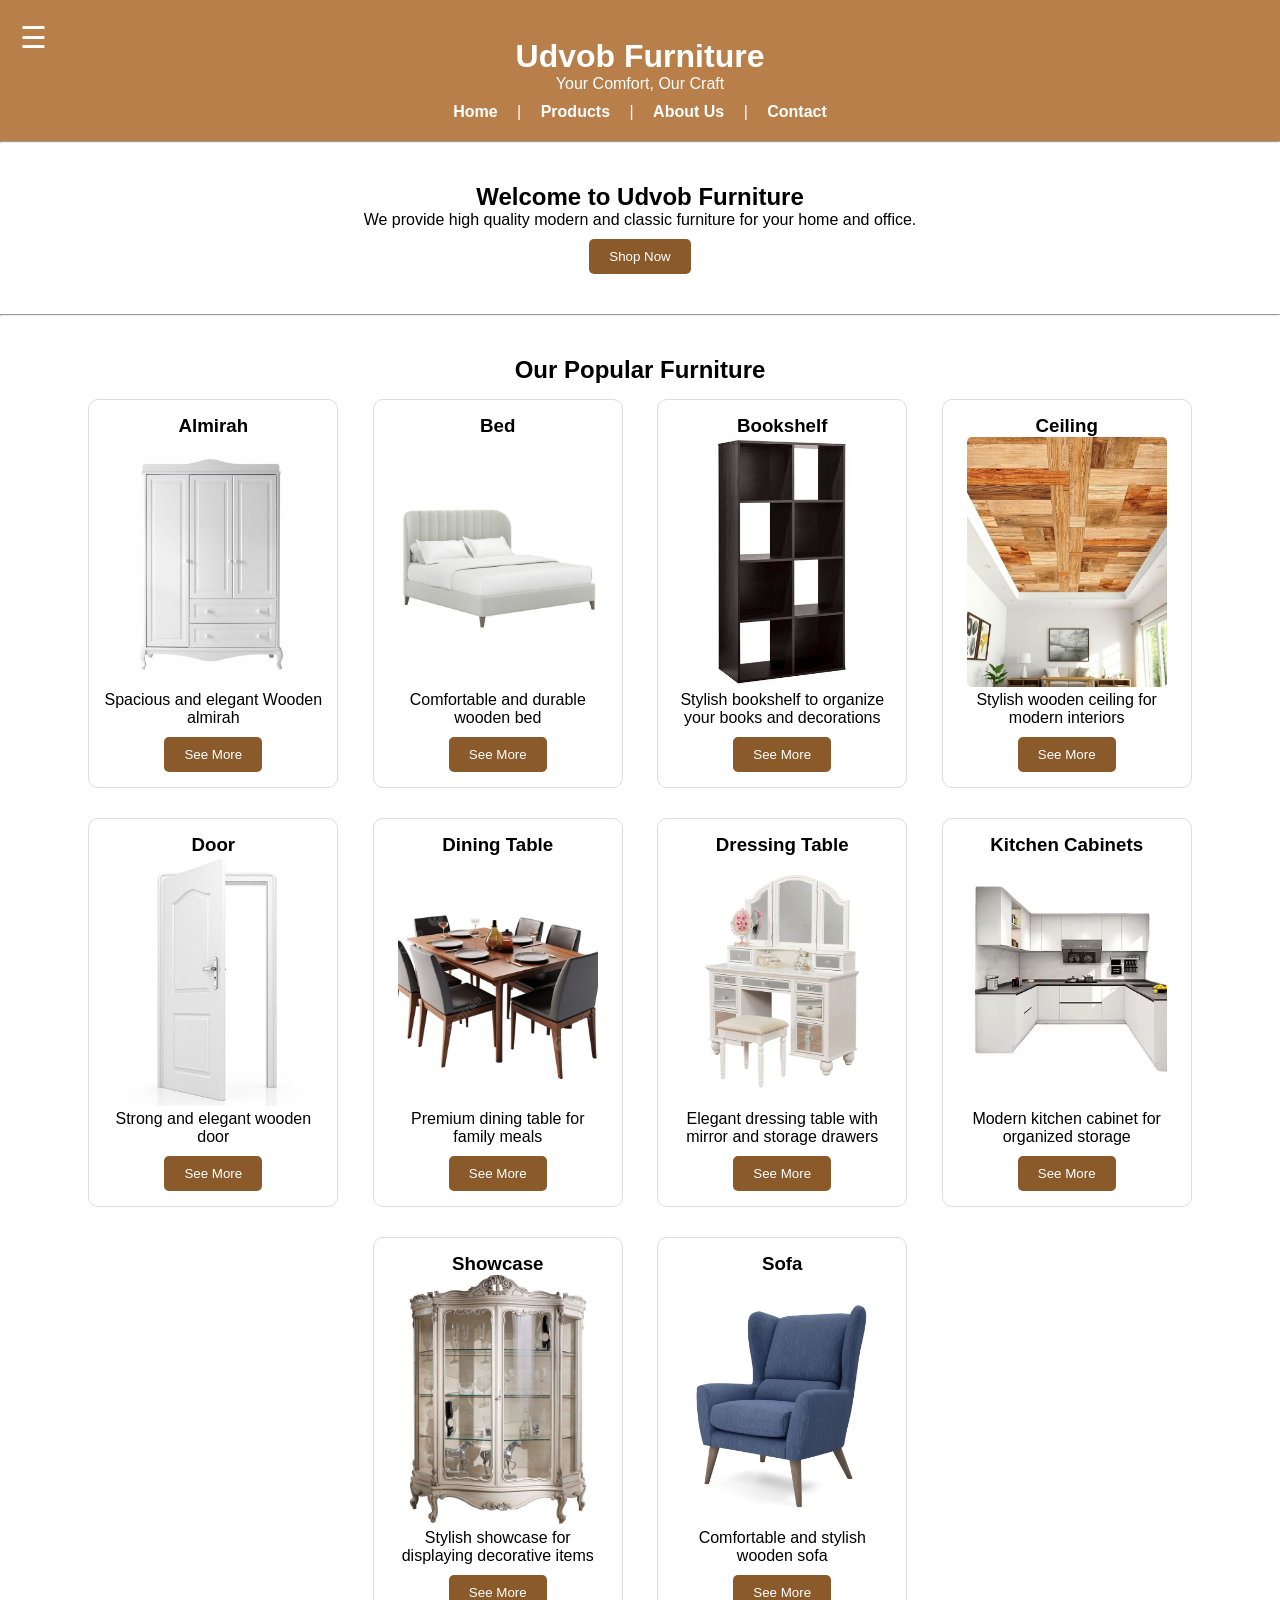
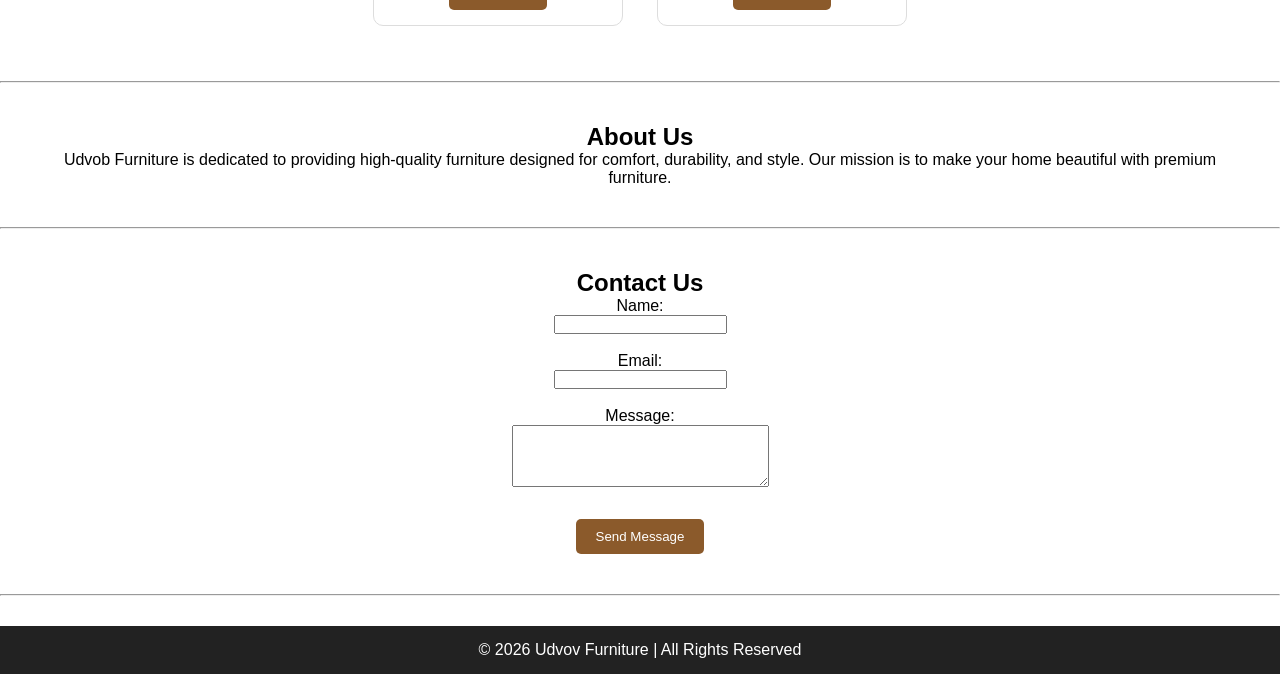
==== Index.html @ df23c0e9 "1st commit" ====
<!DOCTYPE html>
<html lang="en">
<head>
    <meta charset="UTF-8">
    <meta name="viewport" content="width=device-width, initial-scale=1.0">
    <link rel="icon" href="Pictures/logo.png" type="image/png">
    <title>Udvob Furniture</title>
    <link rel="stylesheet" href="style.css">
</head>

<body>

<!-- Header Section -->
<header>
    <div class="menu-container">
        <div class="menu-icon">☰</div>
        <div class="category-menu">
            <ul>
                <li>Almirah</li>
                <li>Bed</li>
                <li>Bookshelf</li>
                <li>Ceiling</li>
                <li>Door</li>
                <li>Dining Table</li>
                <li>Dressing Table</li>
                <li>Kitchen Cabinets</li>
                <li>Showcase</li>
                <li>Sofa</li>
            </ul>
        </div>
    </div>
    <h1>Udvob Furniture</h1>
    <p>Your Comfort, Our Craft</p>

    <nav>
        <a href="#">Home</a> |
        <a href="#">Products</a> |
        <a href="#">About Us</a> |
        <a href="#">Contact</a>
    </nav>
</header>

<hr>

<!-- Hero Section -->
<section>
    <h2>Welcome to Udvob Furniture</h2>
    <p>We provide high quality modern and classic furniture for your home and office.</p>
    <button id="shopBtn">Shop Now</button>
</section>

<hr>

<!-- Product Section -->
<section>
    <h2>Our Popular Furniture</h2>

    <div>
        <h3>Almirah</h3>
        <img src="Pictures/almirah.jpg" class="product-img">
        <p>Spacious and elegant Wooden almirah</p>
        <!--<p>Price: $320</p>-->
        <button class="buy-btn">See More</button>
    </div>

    <div>
        <h3>Bed</h3>
        <img src="Pictures/bed.jpg" class="product-img">
        <p>Comfortable and durable wooden bed</p>
        <!--<p>Price: $320</p>-->
        <button class="buy-btn">See More</button>
    </div>

    <div>
        <h3>Bookshelf</h3>
        <img src="Pictures/bookshelves.jpg" class="product-img">
        <p>Stylish bookshelf to organize your books and decorations</p>
        <!--<p>Price: $320</p>-->
        <button class="buy-btn">See More</button>
    </div>

    <div>
        <h3>Ceiling</h3>
        <img src="Pictures/ceiling.jpg" class="product-img">
        <p>Stylish wooden ceiling for modern interiors</p>
        <!-- <p>Price: $250</p> -->
        <button class="buy-btn">See More</button>
    </div>

    <div>
        <h3>Door</h3>
        <img src="Pictures/door.jpg" class="product-img">
        <p>Strong and elegant wooden door</p>
        <!-- <p>Price: $250</p> -->
        <button class="buy-btn">See More</button>
    </div>

    <div>
        <h3>Dining Table</h3>
        <img src="Pictures/table.jpg" class="product-img">
        <p>Premium dining table for family meals</p>
        <!--<p>Price: $180</p>-->
        <button class="buy-btn">See More</button>
    </div>

    <div>
        <h3>Dressing Table</h3>
        <img src="Pictures/dressing.jpg" class="product-img">
        <p>Elegant dressing table with mirror and storage drawers</p>
        <!--<p>Price: $320</p>-->
        <button class="buy-btn">See More</button>
    </div>

    <div>
        <h3>Kitchen Cabinets</h3>
        <img src="Pictures/kitchen.jpg" class="product-img">
        <p>Modern kitchen cabinet for organized storage</p>
        <!-- <p>Price: $250</p> -->
        <button class="buy-btn">See More</button>
    </div>

    <div>
        <h3>Showcase</h3>
        <img src="Pictures/showcase.jpg" class="product-img">
        <p>Stylish showcase for displaying decorative items</p>
        <!-- <p>Price: $250</p> -->
        <button class="buy-btn">See More</button>
    </div>

    <div>
        <h3>Sofa</h3>
        <img src="Pictures/sofa.jpg" class="product-img">
        <p>Comfortable and stylish wooden sofa</p>
        <!-- <p>Price: $250</p> -->
        <button class="buy-btn">See More</button>
    </div>

</section>

<hr>

<!-- About Section -->
<section>
    <h2>About Us</h2>
    <p>
        Udvob Furniture is dedicated to providing high-quality furniture
        designed for comfort, durability, and style. Our mission is to make
        your home beautiful with premium furniture.
    </p>
</section>

<hr>

<!-- Contact Section -->
<section>
    <h2>Contact Us</h2>

    <form>
        <label>Name:</label><br>
        <input type="text"><br><br>

        <label>Email:</label><br>
        <input type="email"><br><br>

        <label>Message:</label><br>
        <textarea rows="4" cols="30"></textarea><br><br>

        <button type="submit">Send Message</button>
    </form>

</section>

<hr>

<!-- Footer -->
<footer>
    <p>© 2026 Udvov Furniture | All Rights Reserved</p>
</footer>


<script src="script.js"></script>

</body>
</html>
---- style.css ----
/* Reset default margin */
*{
    margin:0;
    padding:0;
    box-sizing:border-box;
    font-family: Arial, sans-serif;
}

/* Header */
header{
    background:#b87f4b;
    color:white;
    text-align:center;
    padding:20px;
}

/* Menu Icon */
.menu-container {
    display: inline-block;
    cursor: pointer;
    margin-left: 20px;
    top: 20px;
}

.menu-icon{
    font-size:30px;
    cursor:pointer;
    position:absolute;
    left:20px;
    top:20px;
}

/* Category Menu */
.category-menu{
    display: none;
    background:#e1a266;
    width:170px;
    padding:15px;
    position:absolute;
    top:60px;
    left:20px;
    border-radius:5px;
    text-align: left;
    color: black;
}

.category-menu ul{
    list-style:none;
}

.category-menu li{
    padding:8px;
    border-bottom:1px solid #ddd;
    cursor:pointer;
}

.category-menu li:hover{
    color:white;
    font-weight: bold;
    transition: 0.2s;
}

.menu-container:hover .category-menu {
    display: block;
}

/* Hide Menu */
.hide{
    display:none;
}

nav{
    margin-top:10px;
}

nav a{
    color:white;
    text-decoration:none;
    margin:15px;
    font-weight:bold;
}

nav a:hover{
    color:yellow;
}

/* Hero Section */
section{
    padding:40px;
    text-align:center;
}

button{
    background:#8B5A2B;
    color:white;
    border:none;
    padding:10px 20px;
    margin-top:10px;
    cursor:pointer;
    border-radius:5px;
}

button:hover{
    background:#ca8a46;
    color:white;
}

/* Product Section */
section div{
    display:inline-block;
    width:250px;
    /*width:350px;*/
    border:1px solid #ddd;
    padding:15px;
    margin:15px;
    border-radius:10px;
}

section img{
    width:100%;
    border-radius:5px;
}

.product-img{
    width: 200px;
    height: 250px;
    object-fit: cover;
}

/* Footer */
footer{
    background:#222;
    color:white;
    text-align:center;
    padding:15px;
    margin-top:30px;
}
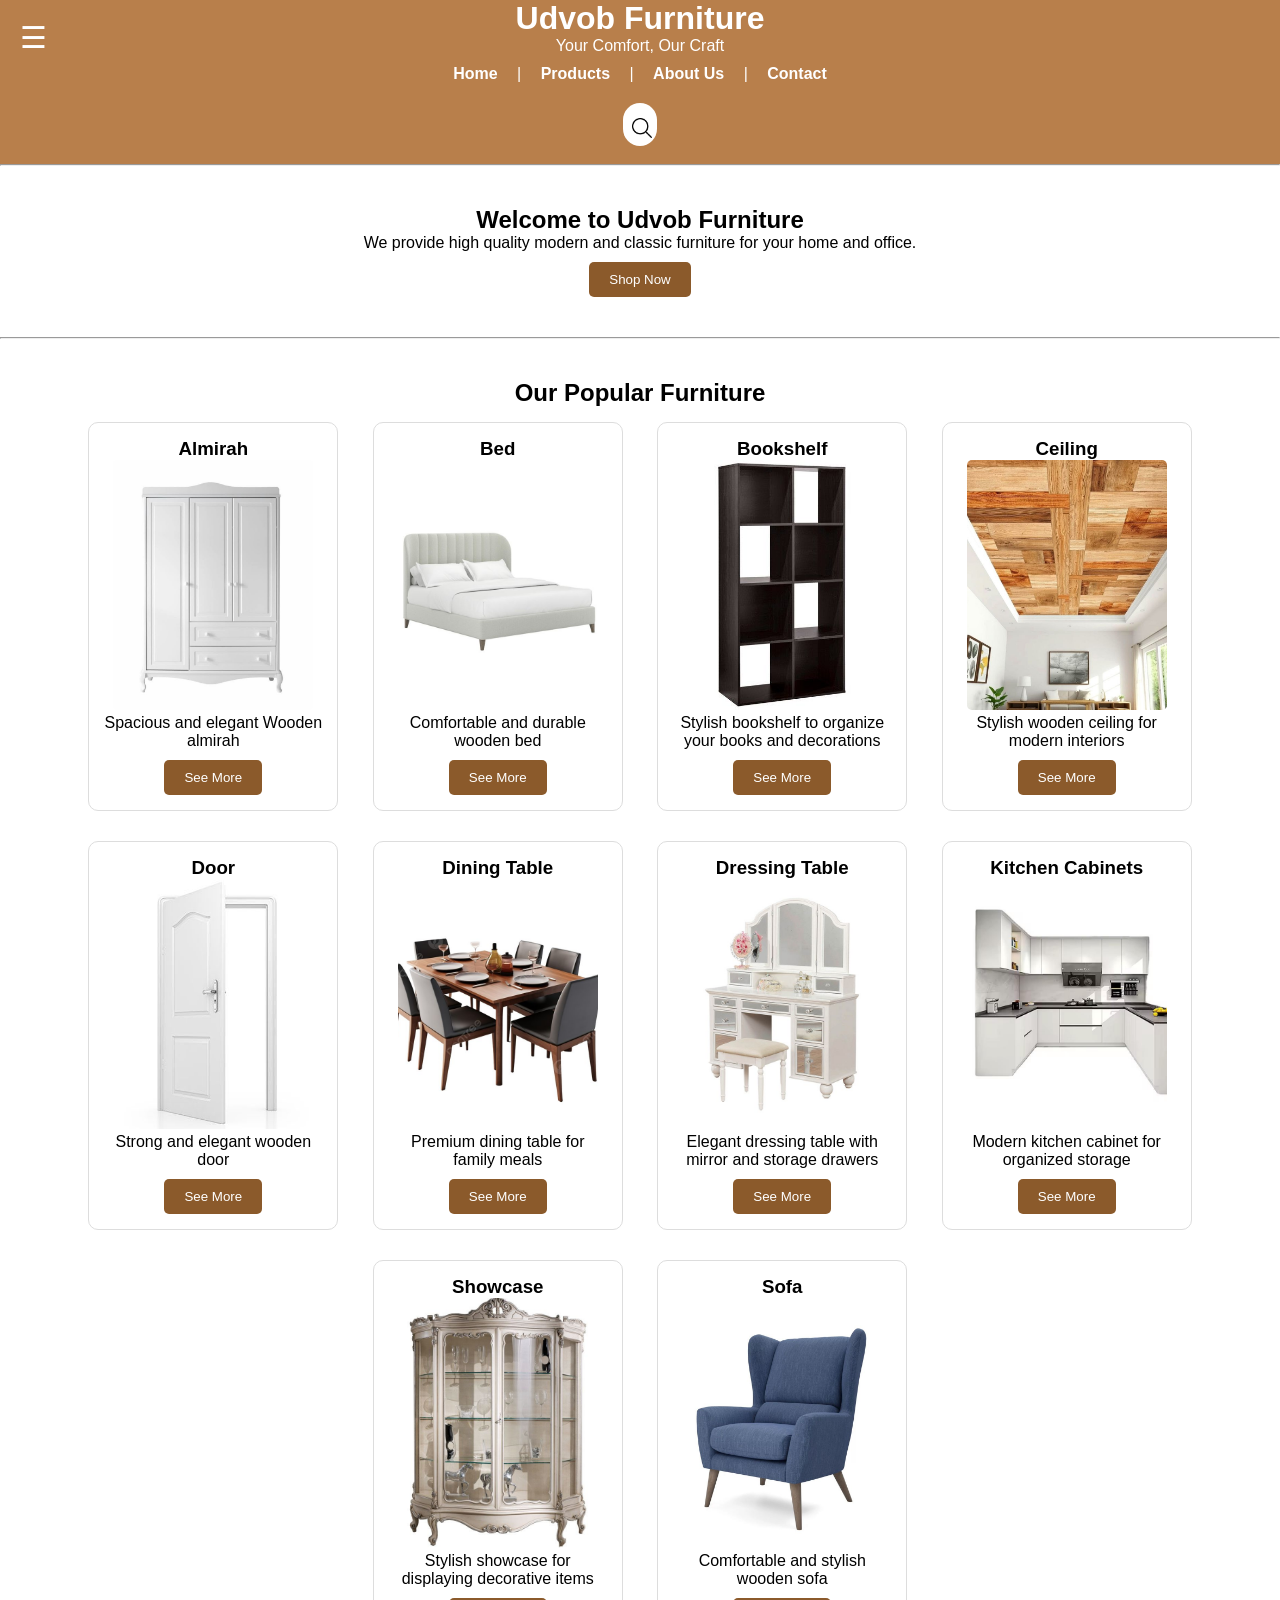
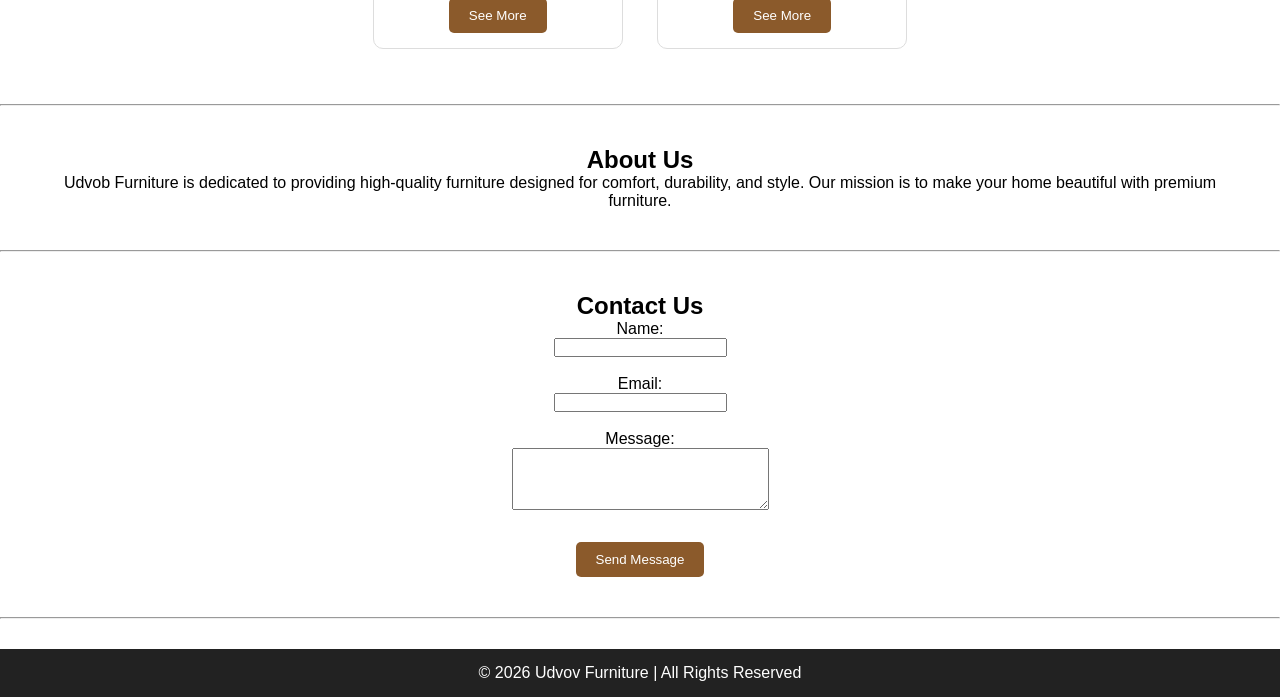
==== commit a814b14e: "2nd commit" ====
--- a/Index.html
+++ b/Index.html
@@ -12,6 +12,23 @@
 
 <!-- Header Section -->
 <header>
+    <h1>Udvob Furniture</h1>
+    <p>Your Comfort, Our Craft</p>
+
+    <nav>
+        <a href="#">Home</a> |
+        <a href="#">Products</a> |
+        <a href="#">About Us</a> |
+        <a href="#">Contact</a>
+    </nav>
+    <div class="header-actions">
+   <div class="search-container">
+      <input type="text" placeholder="Search Furniture...." class="search-input">
+      <button class="search-btn">
+         <img src="Pictures/search.png" alt="Search">
+      </button>
+   </div>
+</div>
     <div class="menu-container">
         <div class="menu-icon">☰</div>
         <div class="category-menu">
@@ -29,15 +46,6 @@
             </ul>
         </div>
     </div>
-    <h1>Udvob Furniture</h1>
-    <p>Your Comfort, Our Craft</p>
-
-    <nav>
-        <a href="#">Home</a> |
-        <a href="#">Products</a> |
-        <a href="#">About Us</a> |
-        <a href="#">Contact</a>
-    </nav>
 </header>
 
 <hr>
--- a/style.css
+++ b/style.css
@@ -11,7 +11,85 @@
     background:#b87f4b;
     color:white;
     text-align:center;
-    padding:20px;
+    padding:0px;
+}
+
+.header-actions {
+    display: flex;
+    justify-content: center;
+    padding-top: 20px;
+    width: 100%;
+}
+
+.search-container {
+    display: inline-flex;
+    align-items: center;
+    background: #fff;
+    border-radius: 35px;
+    transition: 0.4s;
+}
+
+/* Search input */
+.search-input{
+    width:0;
+    padding:8px 0;
+    border:1px solid #ccc transparent;
+    outline:none;
+    transition:0.4s;
+    border-radius:15px;
+    opacity: 0;
+}
+
+/* Search button */
+.search-btn{
+    border:none;
+    background:none;
+    padding:5px;
+    cursor:pointer;
+    border-radius:5px;
+    flex-shrink: 0;
+}
+
+.search-container:hover .search-input,
+.search-input:focus {
+    width: 300px;
+    padding: 8px 15px;
+    border-bottom: 1px solid #ccc;
+}
+
+/* --- RESPONSIVE--- */
+
+@media (max-width: 768px) {
+    .search-container:hover .search-input,
+    .search-input:focus {
+        width: 200px;
+    }
+}
+
+@media (max-width: 480px) {
+    .header-actions {
+        padding-top: 20px;
+    }
+    
+    .search-container:hover .search-input,
+    .search-input:focus {
+        width: 60vw;
+    }
+}
+
+/* Search icon size */
+.search-btn img{
+    width:20px;
+    height:20px;
+}
+
+/* Expand search bar on hover */
+.search-container:hover .search-input{
+    width:400px;
+    padding: 8px 12px;
+    border-color: #ccc;
+    margin-right:5px;
+    opacity: 1;
 }
 
 /* Menu Icon */
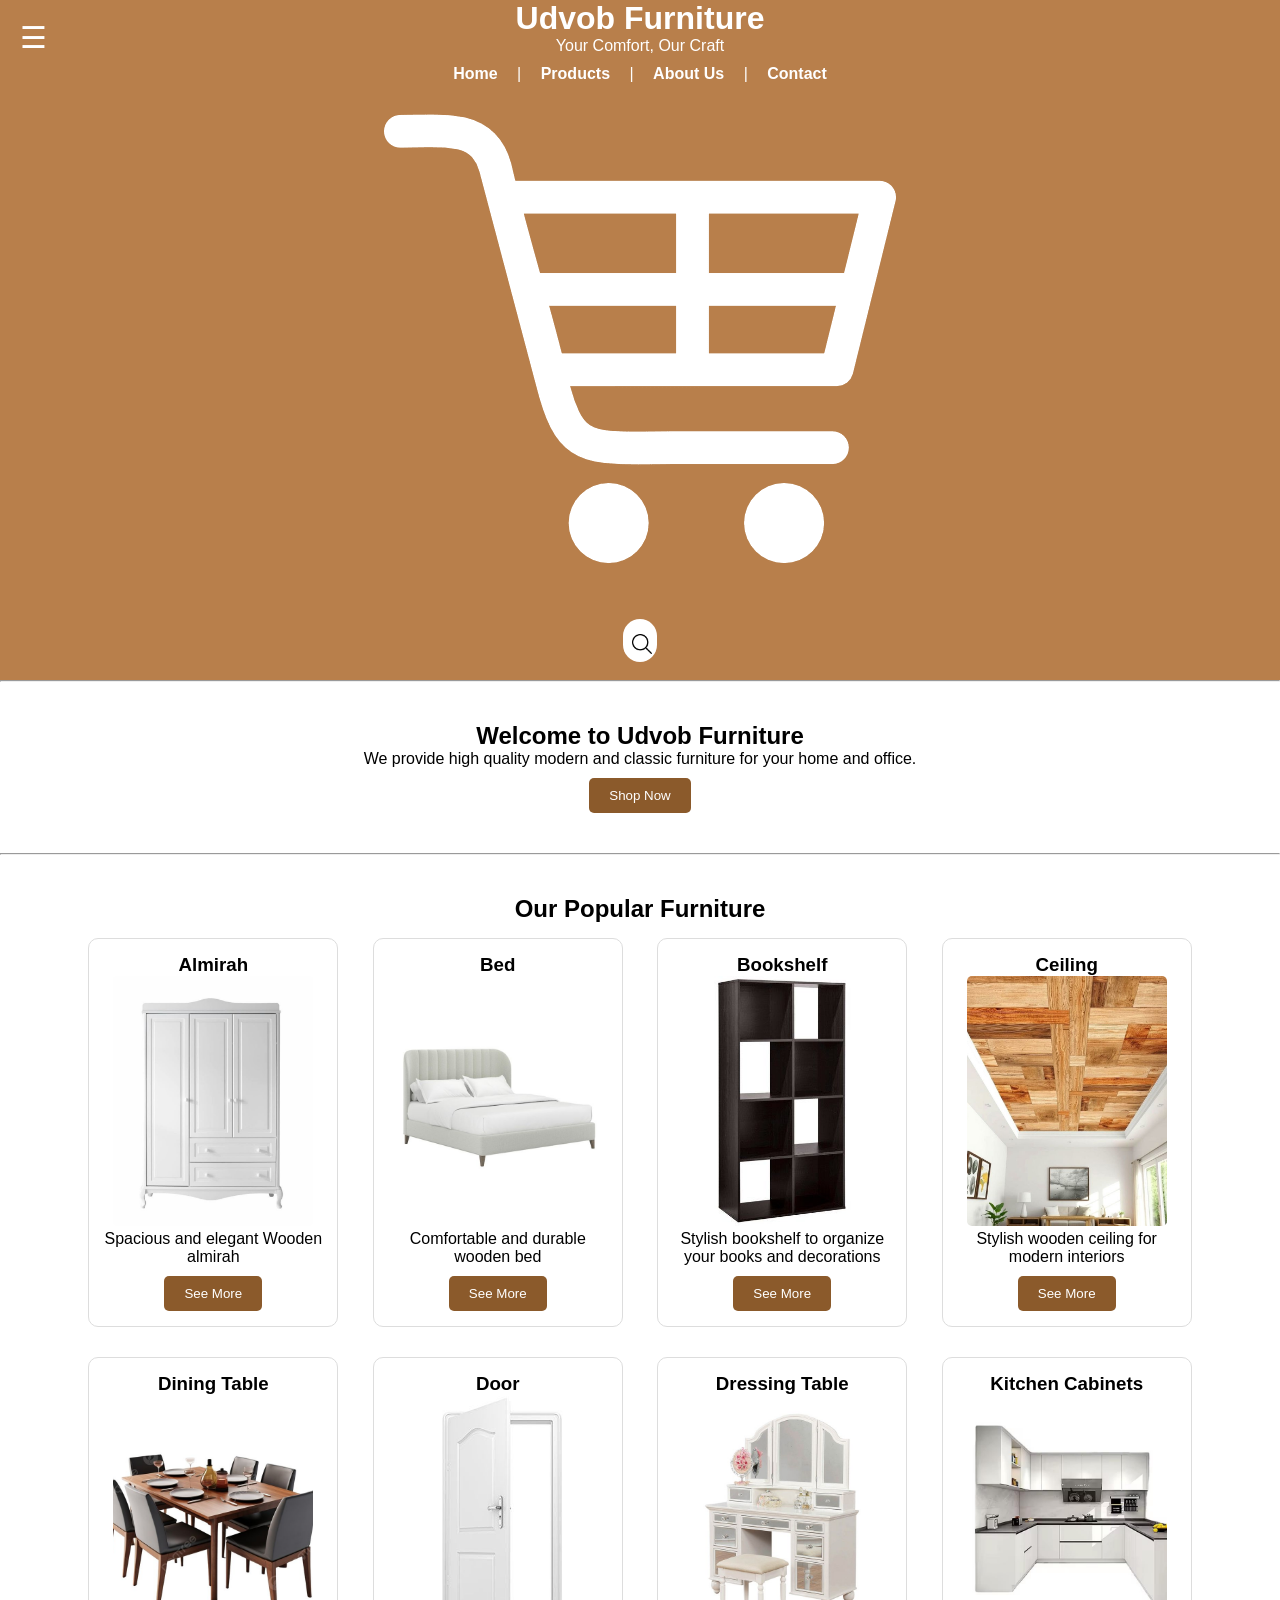
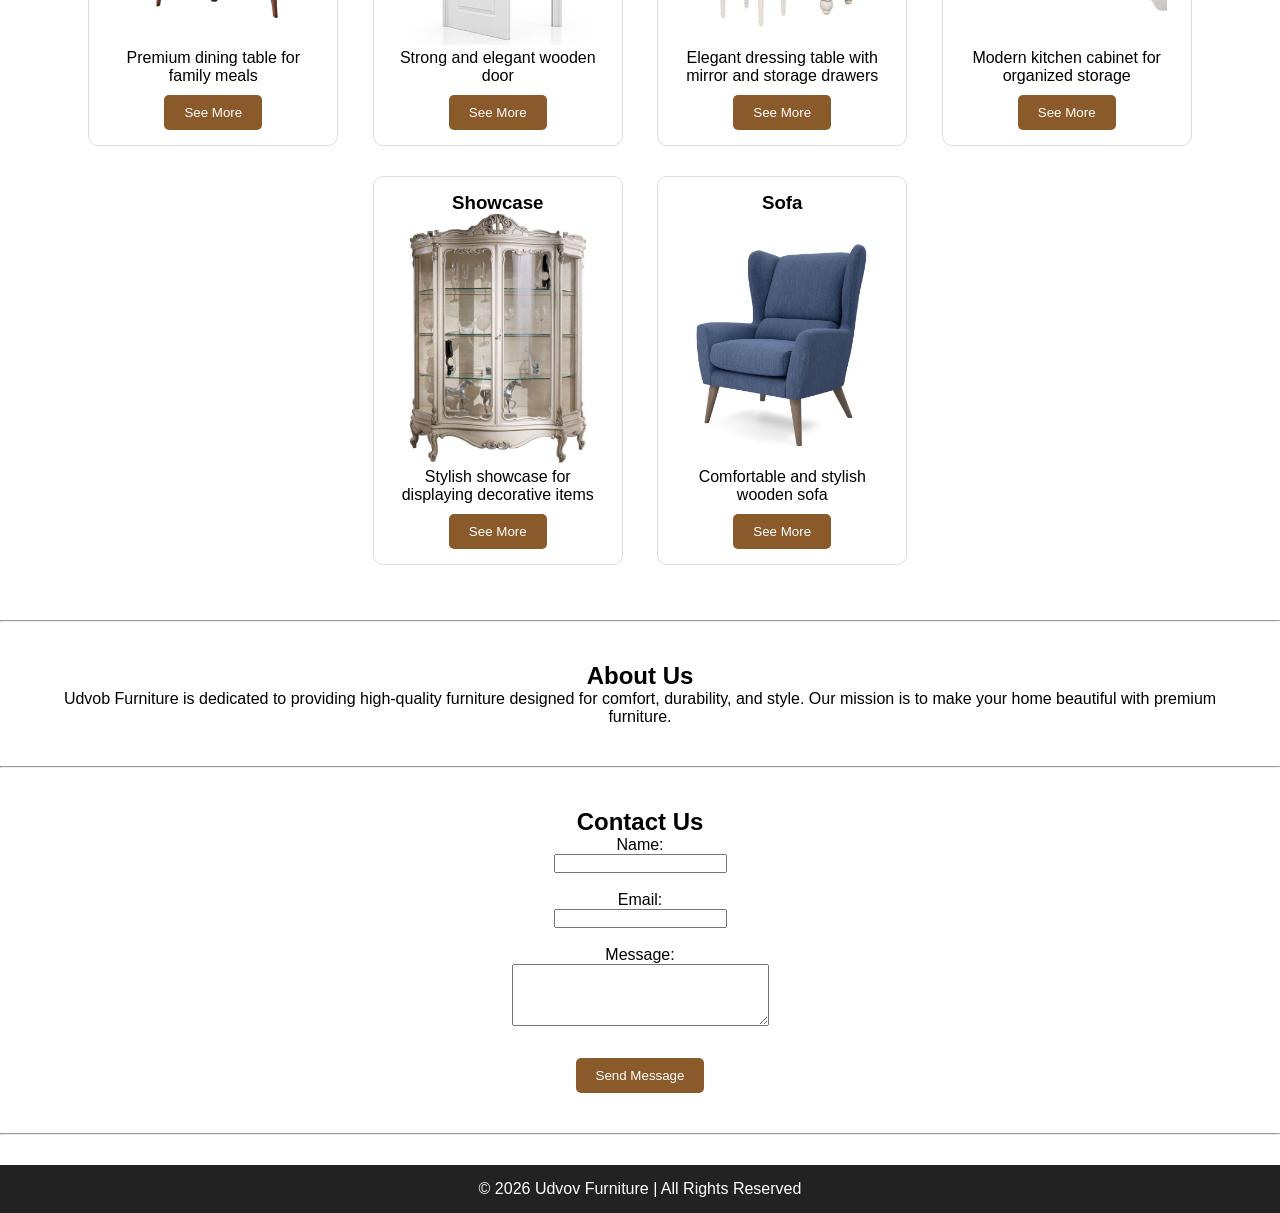
==== commit 4b50a9a4: "3rd commit" ====
--- a/Index.html
+++ b/Index.html
@@ -20,6 +20,11 @@
         <a href="#">Products</a> |
         <a href="#">About Us</a> |
         <a href="#">Contact</a>
+
+        <div class="cart-icon">
+       <img src="Pictures/cart.png" alt="Cart">
+     </div>
+
     </nav>
     <div class="header-actions">
    <div class="search-container">
@@ -37,8 +42,8 @@
                 <li>Bed</li>
                 <li>Bookshelf</li>
                 <li>Ceiling</li>
+                <li>Dining Table</li>
                 <li>Door</li>
-                <li>Dining Table</li>
                 <li>Dressing Table</li>
                 <li>Kitchen Cabinets</li>
                 <li>Showcase</li>
@@ -96,18 +101,18 @@
     </div>
 
     <div>
+        <h3>Dining Table</h3>
+        <img src="Pictures/table.jpg" class="product-img">
+        <p>Premium dining table for family meals</p>
+        <!--<p>Price: $180</p>-->
+        <button class="buy-btn">See More</button>
+    </div>
+
+    <div>
         <h3>Door</h3>
         <img src="Pictures/door.jpg" class="product-img">
         <p>Strong and elegant wooden door</p>
         <!-- <p>Price: $250</p> -->
-        <button class="buy-btn">See More</button>
-    </div>
-
-    <div>
-        <h3>Dining Table</h3>
-        <img src="Pictures/table.jpg" class="product-img">
-        <p>Premium dining table for family meals</p>
-        <!--<p>Price: $180</p>-->
         <button class="buy-btn">See More</button>
     </div>
 
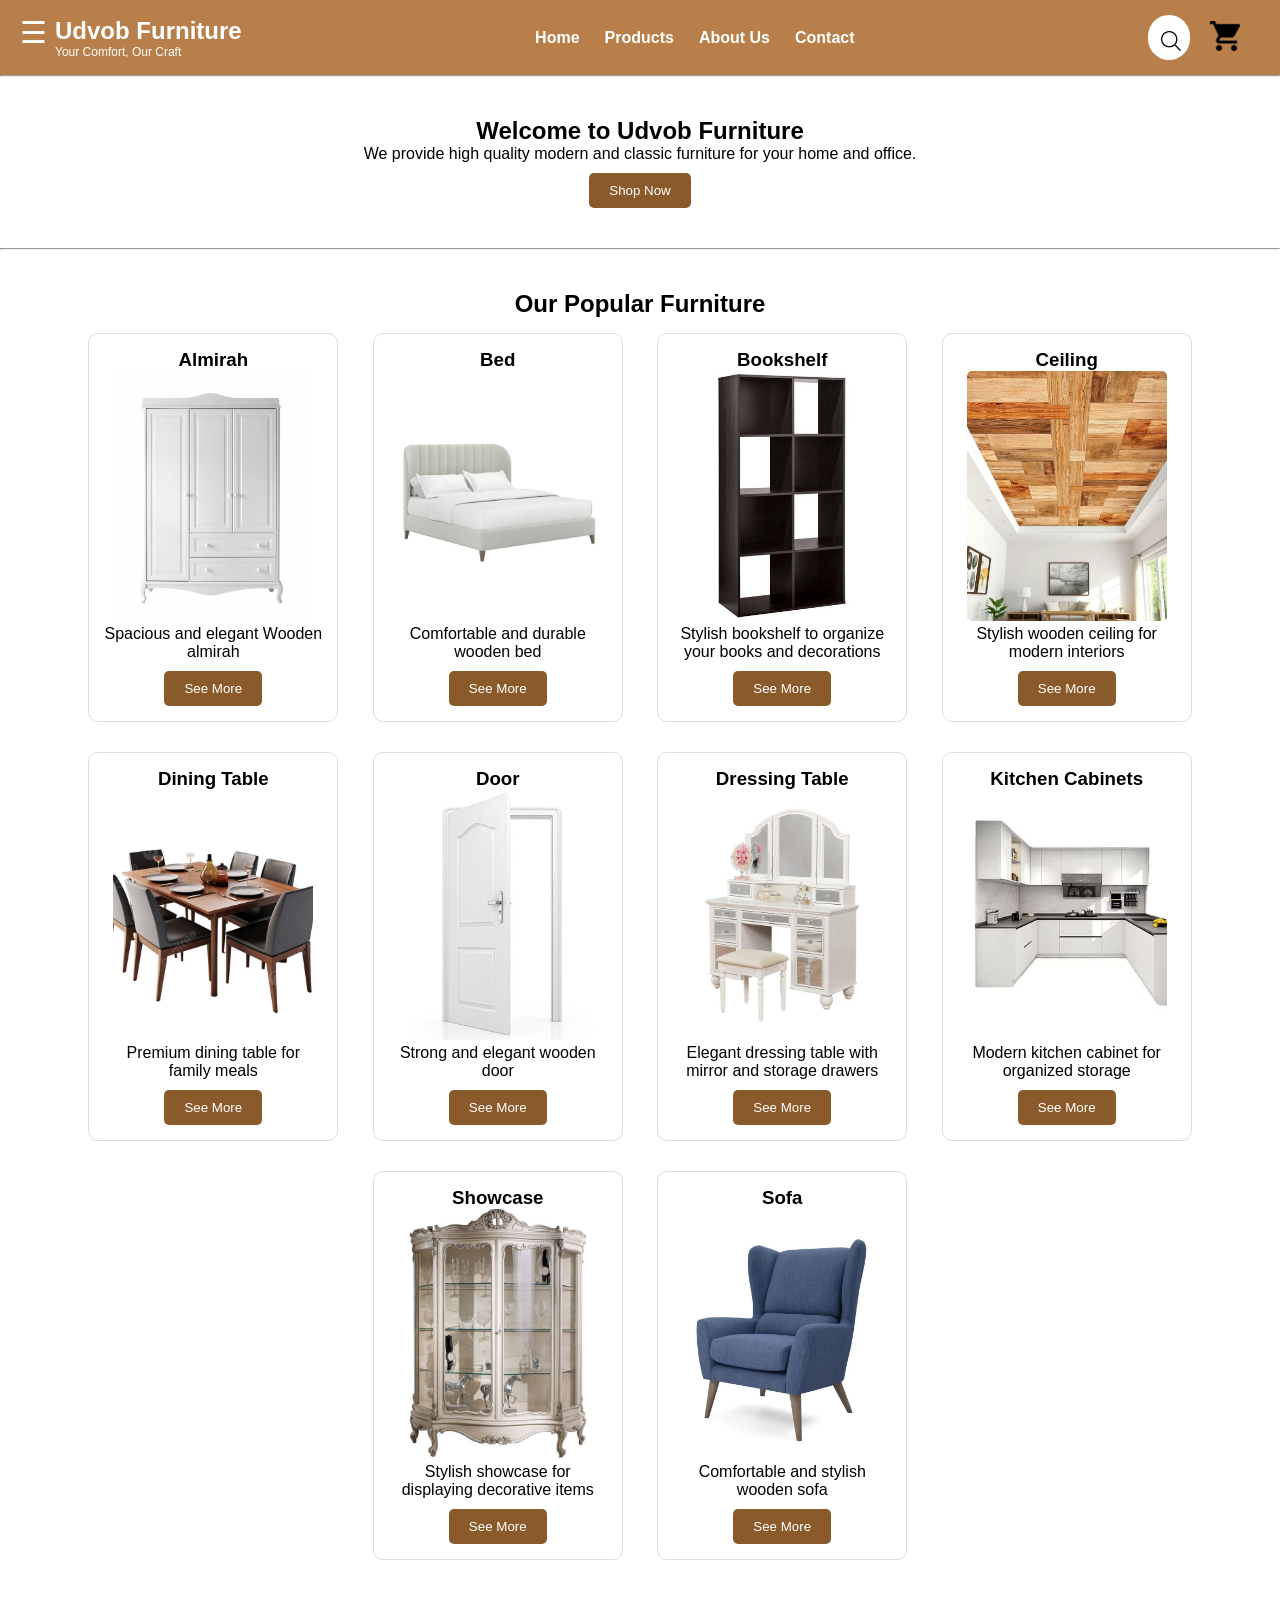
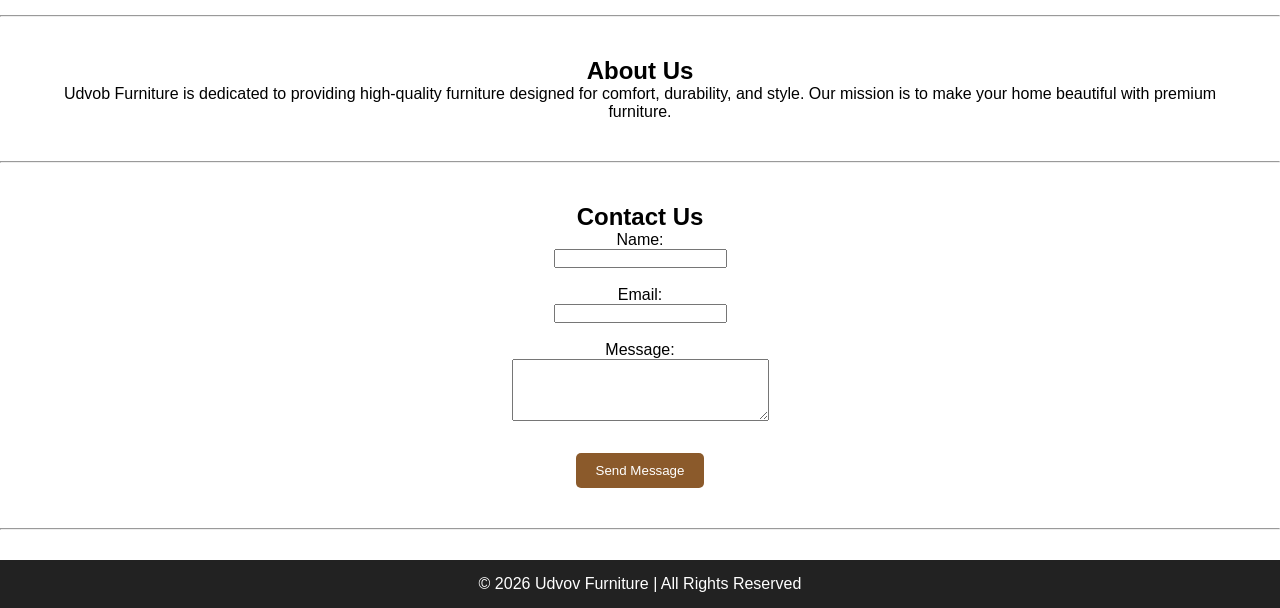
==== commit 1dc309b4: "4th commit" ====
--- a/Index.html
+++ b/Index.html
@@ -6,51 +6,73 @@
     <link rel="icon" href="Pictures/logo.png" type="image/png">
     <title>Udvob Furniture</title>
     <link rel="stylesheet" href="style.css">
+
 </head>
 
 <body>
 
 <!-- Header Section -->
-<header>
-    <h1>Udvob Furniture</h1>
-    <p>Your Comfort, Our Craft</p>
-
-    <nav>
-        <a href="#">Home</a> |
-        <a href="#">Products</a> |
-        <a href="#">About Us</a> |
+<header class="header">
+<div class="header-container">
+    
+    <!-- LEFT SIDE -->
+    <div class="left-section">
+
+        <div class="menu-container">
+            <div class="menu-icon">☰</div>
+
+            <div class="category-menu">
+                <ul>
+                    <li>Almirah</li>
+                    <li>Bed</li>
+                    <li>Bookshelf</li>
+                    <li>Ceiling</li>
+                    <li>Dining Table</li>
+                    <li>Door</li>
+                    <li>Dressing Table</li>
+                    <li>Kitchen Cabinets</li>
+                    <li>Showcase</li>
+                    <li>Sofa</li>
+                </ul>
+            </div>
+        </div>
+
+        <div class="logo-area">
+            <h1>Udvob Furniture</h1>
+            <p>Your Comfort, Our Craft</p>
+        </div>
+
+    </div>
+
+
+    <!-- CENTER MENU -->
+    <nav class="nav-menu">
+        <a href="#">Home</a>
+        <a href="#">Products</a>
+        <a href="#">About Us</a>
         <a href="#">Contact</a>
+    </nav>
+
+
+    <!-- RIGHT SIDE -->
+    <div class="right-section">
+
+        <div class="search-container">
+            <input type="text" id="searchInput" placeholder="Search Furniture..." class="search-input">
+
+            <button class="search-btn">
+                <img src="Pictures/search.png" alt="Search">
+            </button>
+        </div>
 
         <div class="cart-icon">
-       <img src="Pictures/cart.png" alt="Cart">
-     </div>
-
-    </nav>
-    <div class="header-actions">
-   <div class="search-container">
-      <input type="text" placeholder="Search Furniture...." class="search-input">
-      <button class="search-btn">
-         <img src="Pictures/search.png" alt="Search">
-      </button>
-   </div>
+            <img src="Pictures/cart.png" alt="Cart">
+        </div>
+
+    </div>
+
 </div>
-    <div class="menu-container">
-        <div class="menu-icon">☰</div>
-        <div class="category-menu">
-            <ul>
-                <li>Almirah</li>
-                <li>Bed</li>
-                <li>Bookshelf</li>
-                <li>Ceiling</li>
-                <li>Dining Table</li>
-                <li>Door</li>
-                <li>Dressing Table</li>
-                <li>Kitchen Cabinets</li>
-                <li>Showcase</li>
-                <li>Sofa</li>
-            </ul>
-        </div>
-    </div>
+
 </header>
 
 <hr>
@@ -73,7 +95,9 @@
         <img src="Pictures/almirah.jpg" class="product-img">
         <p>Spacious and elegant Wooden almirah</p>
         <!--<p>Price: $320</p>-->
-        <button class="buy-btn">See More</button>
+        <a href="almirah.html">
+          <button class="buy-btn">See More</button>
+        </a>
     </div>
 
     <div>
--- a/style.css
+++ b/style.css
@@ -7,26 +7,54 @@
 }
 
 /* Header */
-header{
-    background:#b87f4b;
-    color:white;
-    text-align:center;
-    padding:0px;
-}
-
-.header-actions {
-    display: flex;
-    justify-content: center;
-    padding-top: 20px;
-    width: 100%;
-}
-
-.search-container {
-    display: inline-flex;
-    align-items: center;
-    background: #fff;
-    border-radius: 35px;
-    transition: 0.4s;
+.header{
+   background:#b87f4b;
+   color:white;
+   padding:15px 40px;
+}
+
+.header-container{
+   display:flex;
+   justify-content:space-between;
+   align-items:center;
+   flex-wrap:wrap;
+}
+
+.left-section{
+    display:flex;
+    align-items:center;
+    gap:15px;
+}
+
+.logo-area h1{
+    font-size:24px;
+}
+
+.logo-area p{
+    font-size:12px;
+}
+
+/* Cart icon position */
+.right-section{
+    display:flex;
+    align-items:center;
+    gap:20px;
+}
+
+.cart-icon{
+    cursor:pointer;
+}
+
+.cart-icon img{
+    width:30px;
+}
+
+.search-container{
+    display:flex;
+    align-items:center;
+    background:white;
+    border-radius:30px;
+    padding:1px 4px;
 }
 
 /* Search input */
@@ -58,7 +86,6 @@
 }
 
 /* --- RESPONSIVE--- */
-
 @media (max-width: 768px) {
     .search-container:hover .search-input,
     .search-input:focus {
@@ -67,10 +94,6 @@
 }
 
 @media (max-width: 480px) {
-    .header-actions {
-        padding-top: 20px;
-    }
-    
     .search-container:hover .search-input,
     .search-input:focus {
         width: 60vw;
@@ -93,19 +116,18 @@
 }
 
 /* Menu Icon */
-.menu-container {
-    display: inline-block;
+.menu-container{
+    position:relative;
     cursor: pointer;
-    margin-left: 20px;
-    top: 20px;
 }
 
 .menu-icon{
     font-size:30px;
     cursor:pointer;
     position:absolute;
-    left:20px;
-    top:20px;
+    left:-20px;
+    top:-23px;
+
 }
 
 /* Category Menu */
@@ -115,10 +137,9 @@
     width:170px;
     padding:15px;
     position:absolute;
-    top:60px;
-    left:20px;
-    border-radius:5px;
-    text-align: left;
+    top:15px;
+    left:-20px;
+    border-radius:5px;
     color: black;
 }
 
@@ -142,19 +163,17 @@
     display: block;
 }
 
-/* Hide Menu */
-.hide{
-    display:none;
-}
-
-nav{
-    margin-top:10px;
+.nav-menu{
+    display:flex;
+    justify-content:center;
+    align-items:center;
+    gap:25px;
+    flex:1;
 }
 
 nav a{
     color:white;
     text-decoration:none;
-    margin:15px;
     font-weight:bold;
 }
 
@@ -180,14 +199,12 @@
 
 button:hover{
     background:#ca8a46;
-    color:white;
 }
 
 /* Product Section */
 section div{
     display:inline-block;
     width:250px;
-    /*width:350px;*/
     border:1px solid #ddd;
     padding:15px;
     margin:15px;
@@ -212,4 +229,24 @@
     text-align:center;
     padding:15px;
     margin-top:30px;
+}
+
+/* Responsive */
+@media (max-width:768px){
+
+.header-container{
+    flex-direction:column;
+    gap:10px;
+}
+
+.nav-menu{
+    display:flex;
+    justify-content:center;
+    flex-wrap:wrap;
+}
+
+.right-section{
+    justify-content:center;
+}
+
 }
